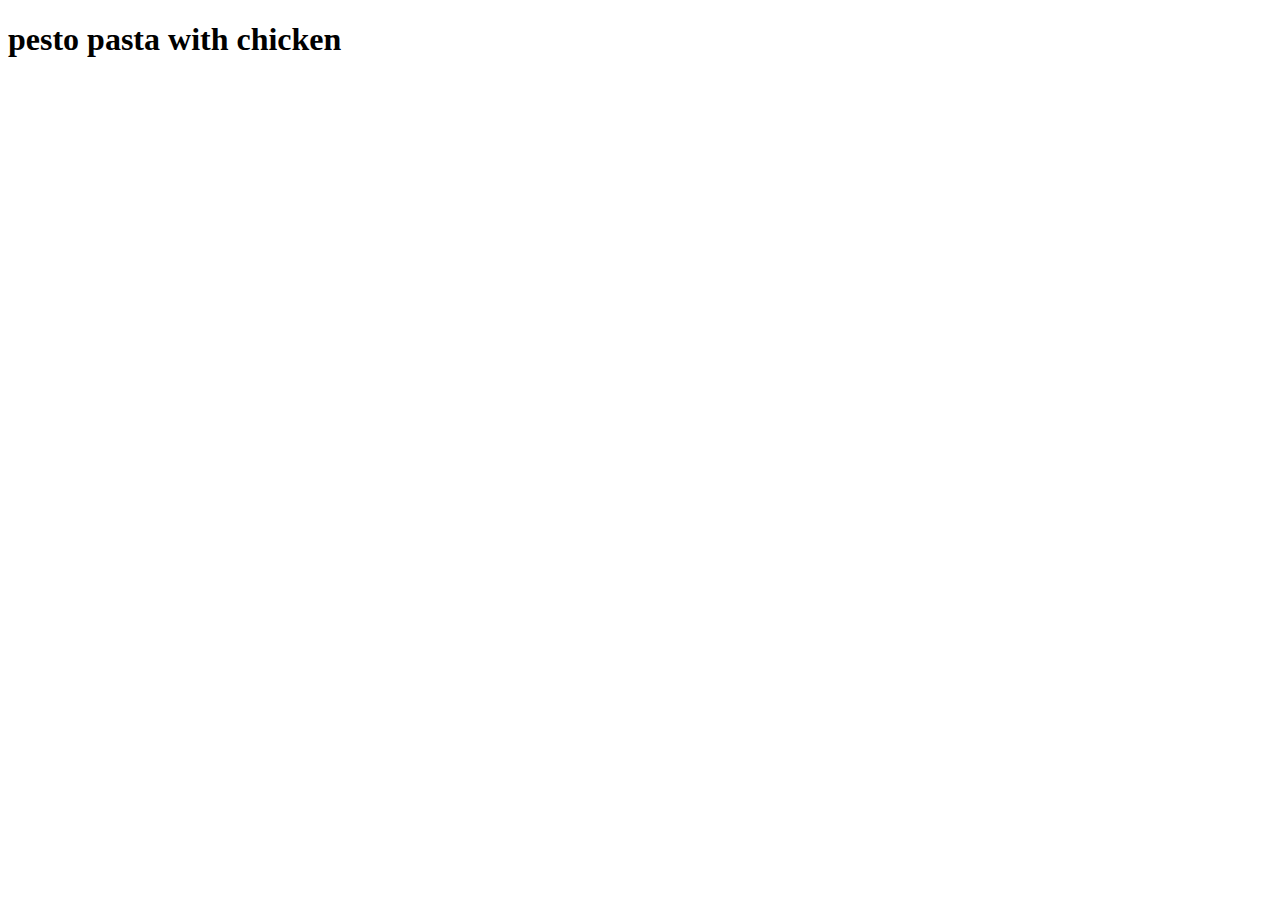
==== recipes/pasta.html @ 79c4395d "added recipes folder with 1 recipe html file" ====
<!DOCTYPE html>
<html lang="en">
  <head>
    <meta charset="UTF-8" />
    <meta name="viewport" content="width=device-width, initial-scale=1.0" />
    <title>pesto pasta with chicken</title>
  </head>
  <body>
    <h1>pesto pasta with chicken</h1>
  </body>
</html>
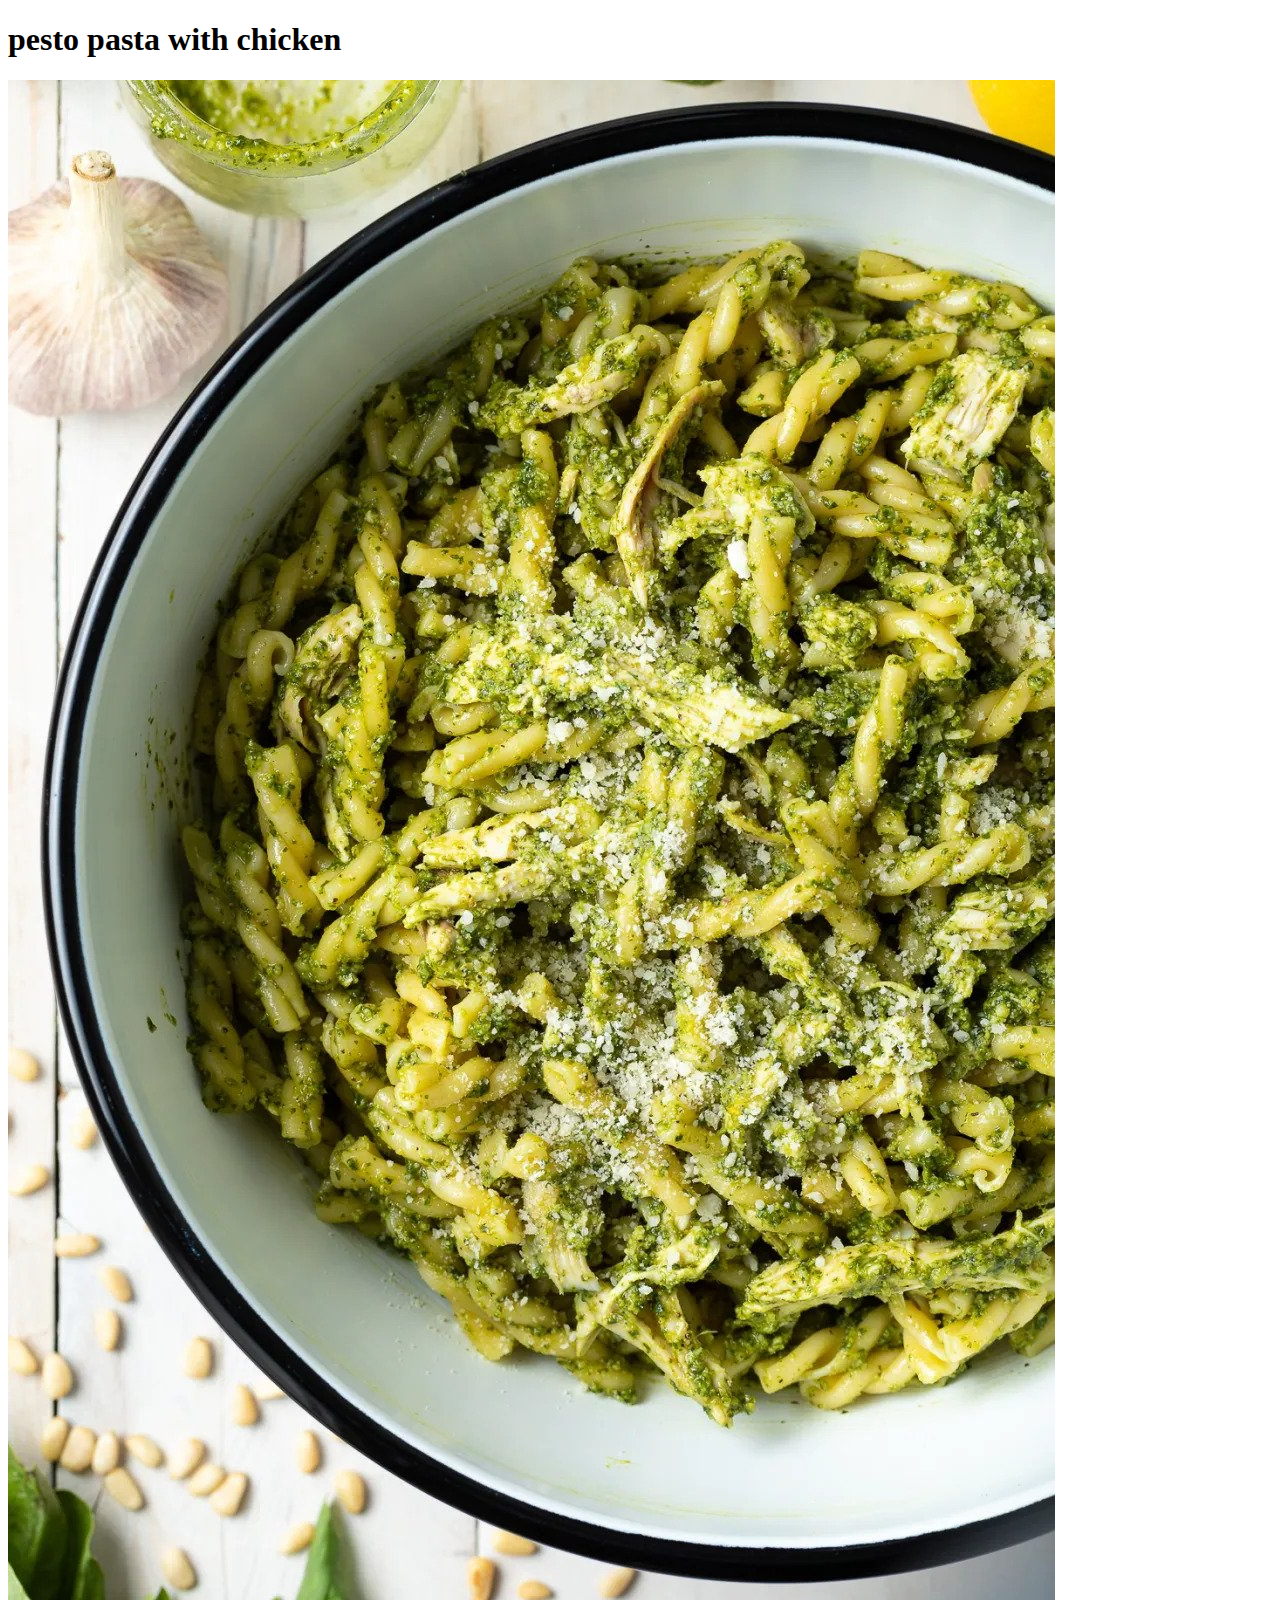
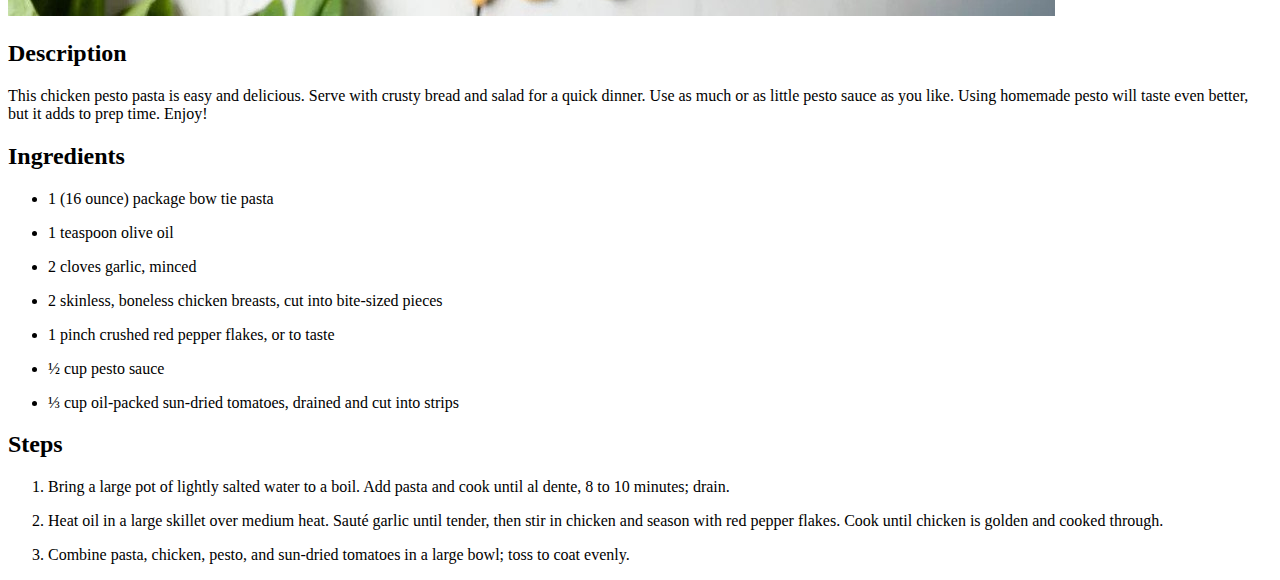
==== commit a9cbe1d6: "filled up recipe content" ====
--- a/recipes/pasta.html
+++ b/recipes/pasta.html
@@ -7,5 +7,52 @@
   </head>
   <body>
     <h1>pesto pasta with chicken</h1>
+    <img src="pasta.jpg" alt="pesto pasta with chicken" />
+    <h2>Description</h2>
+    <p>
+      This chicken pesto pasta is easy and delicious. Serve with crusty bread
+      and salad for a quick dinner. Use as much or as little pesto sauce as you
+      like. Using homemade pesto will taste even better, but it adds to prep
+      time. Enjoy!
+    </p>
+    <h2>Ingredients</h2>
+    <ul>
+      <li><p>1 (16 ounce) package bow tie pasta</p></li>
+      <li><p>1 teaspoon olive oil</p></li>
+      <li><p>2 cloves garlic, minced</p></li>
+      <li>
+        <p>2 skinless, boneless chicken breasts, cut into bite-sized pieces</p>
+      </li>
+      <li><p>1 pinch crushed red pepper flakes, or to taste</p></li>
+      <li><p>&frac12; cup pesto sauce</p></li>
+      <li>
+        <p>
+          &frac13; cup oil-packed sun-dried tomatoes, drained and cut into
+          strips
+        </p>
+      </li>
+    </ul>
+    <h2>Steps</h2>
+    <ol>
+      <li>
+        <p>
+          Bring a large pot of lightly salted water to a boil. Add pasta and
+          cook until al dente, 8 to 10 minutes; drain.
+        </p>
+      </li>
+      <li>
+        <p>
+          Heat oil in a large skillet over medium heat. Sauté garlic until
+          tender, then stir in chicken and season with red pepper flakes. Cook
+          until chicken is golden and cooked through.
+        </p>
+      </li>
+      <li>
+        <p>
+          Combine pasta, chicken, pesto, and sun-dried tomatoes in a large bowl;
+          toss to coat evenly.
+        </p>
+      </li>
+    </ol>
   </body>
 </html>
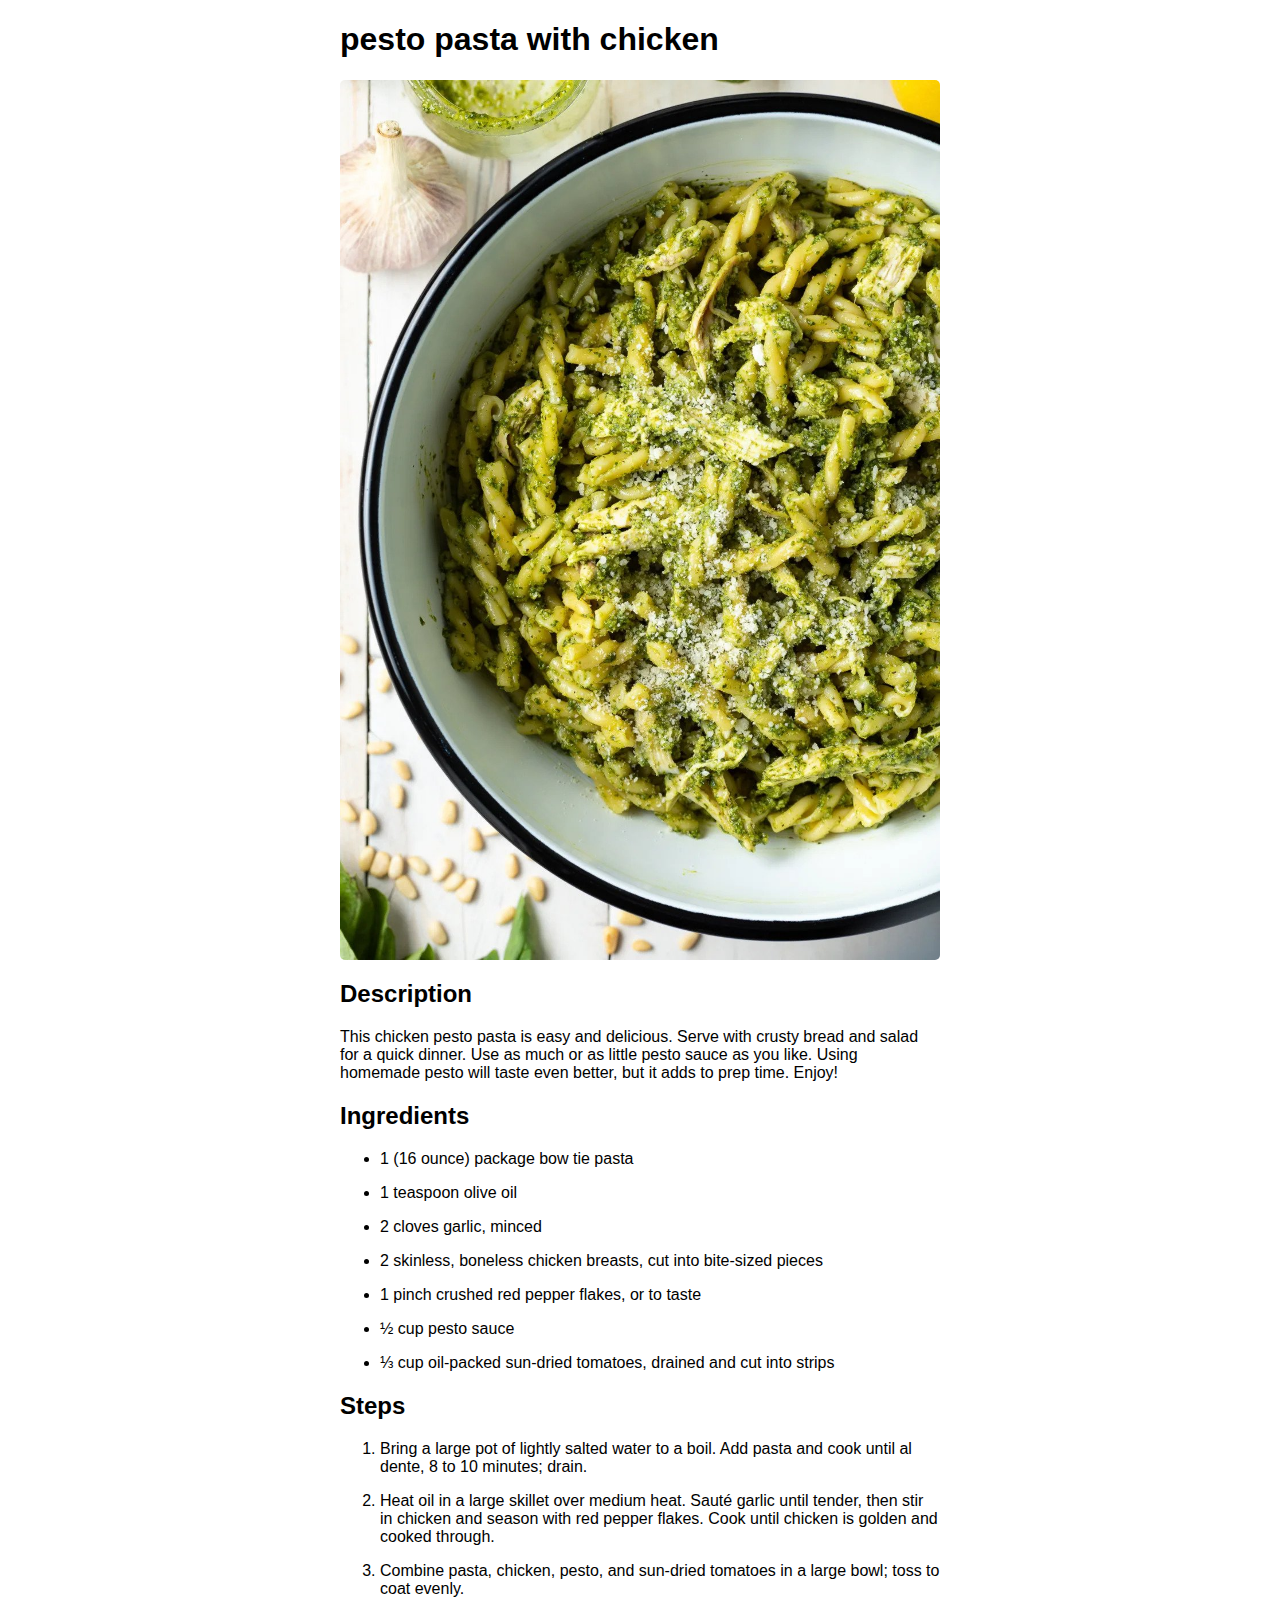
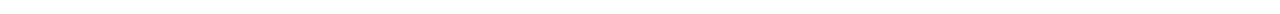
==== commit 3bba0ea7: "added styling to recipe" ====
--- a/recipes/pasta.html
+++ b/recipes/pasta.html
@@ -3,6 +3,7 @@
   <head>
     <meta charset="UTF-8" />
     <meta name="viewport" content="width=device-width, initial-scale=1.0" />
+    <link rel="stylesheet" href="../index.css" />
     <title>pesto pasta with chicken</title>
   </head>
   <body>
--- a/index.css
+++ b/index.css
@@ -0,0 +1,12 @@
+body {
+  font-family: sans-serif;
+  max-width: 600px;
+  margin: 0 auto;
+  padding: 0px 10px;
+}
+
+img {
+  display: block;
+  max-width: 100%;
+  border-radius: 5px;
+}
